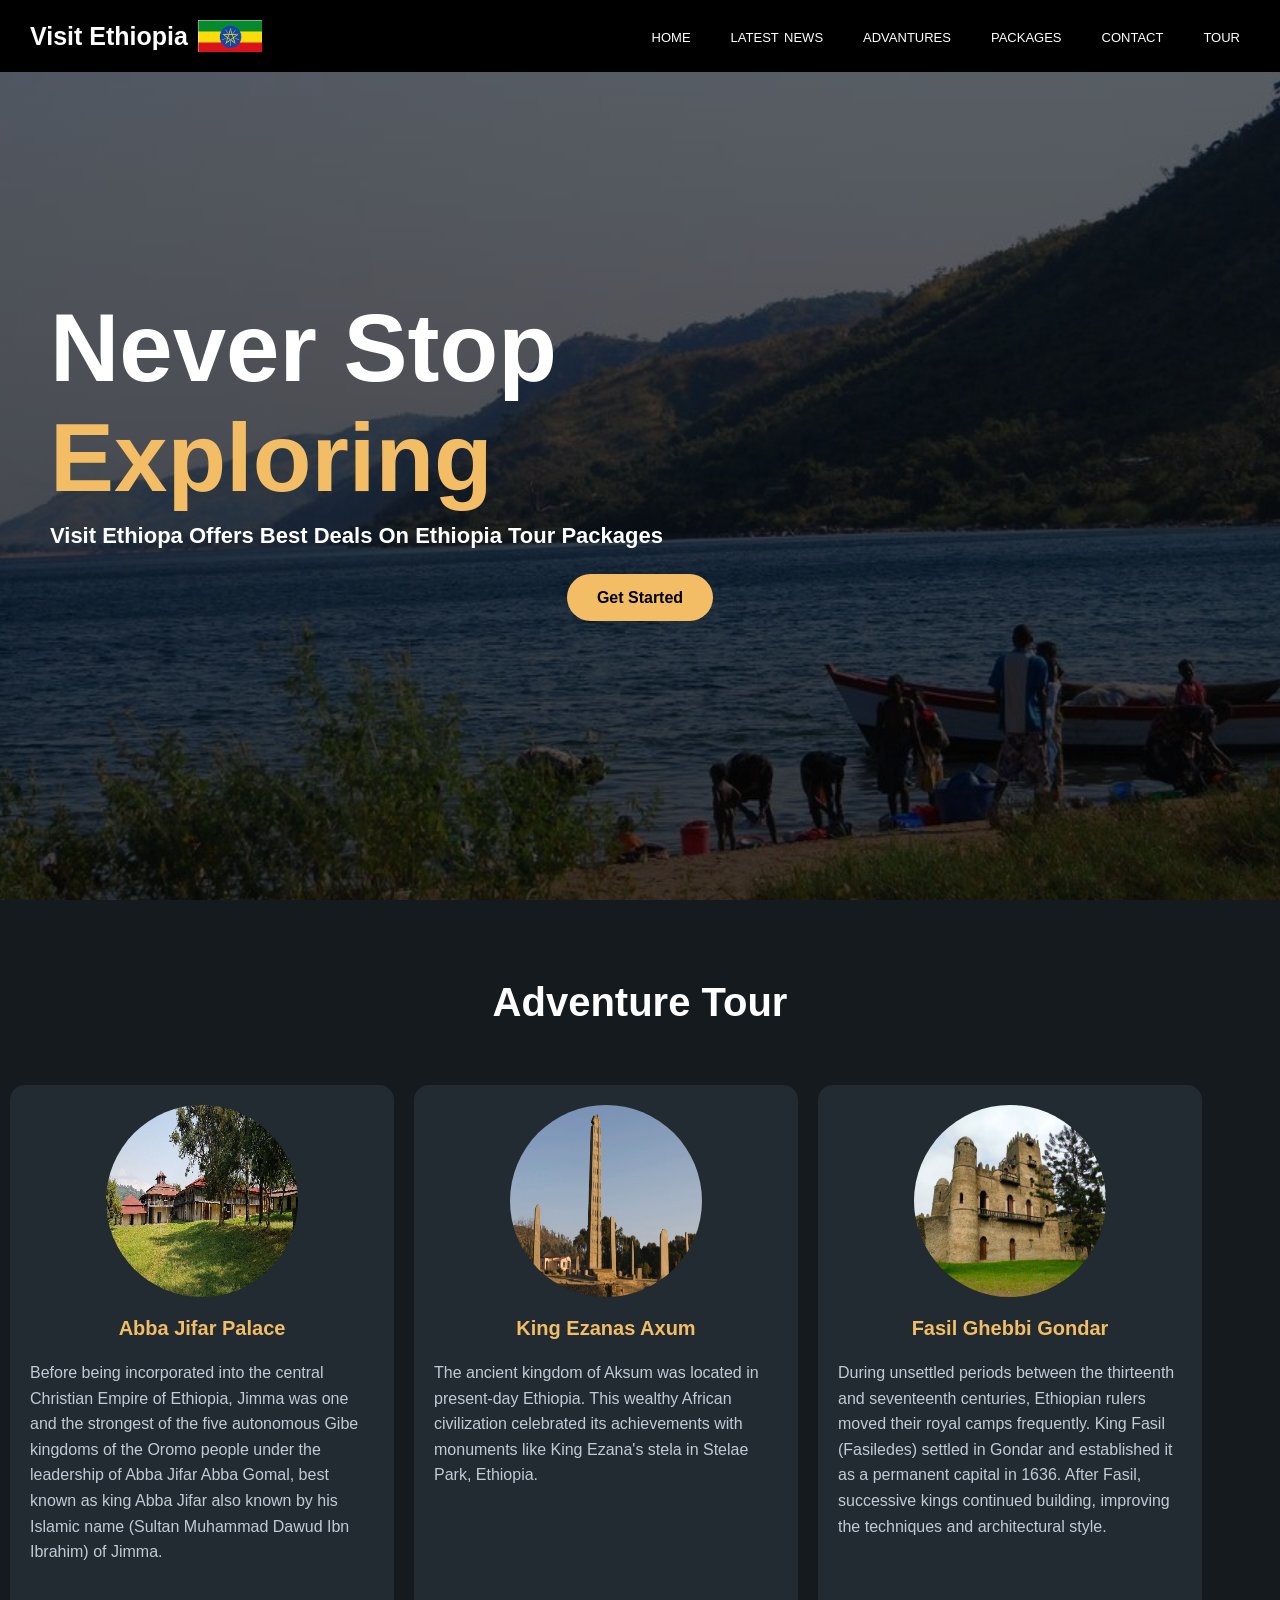
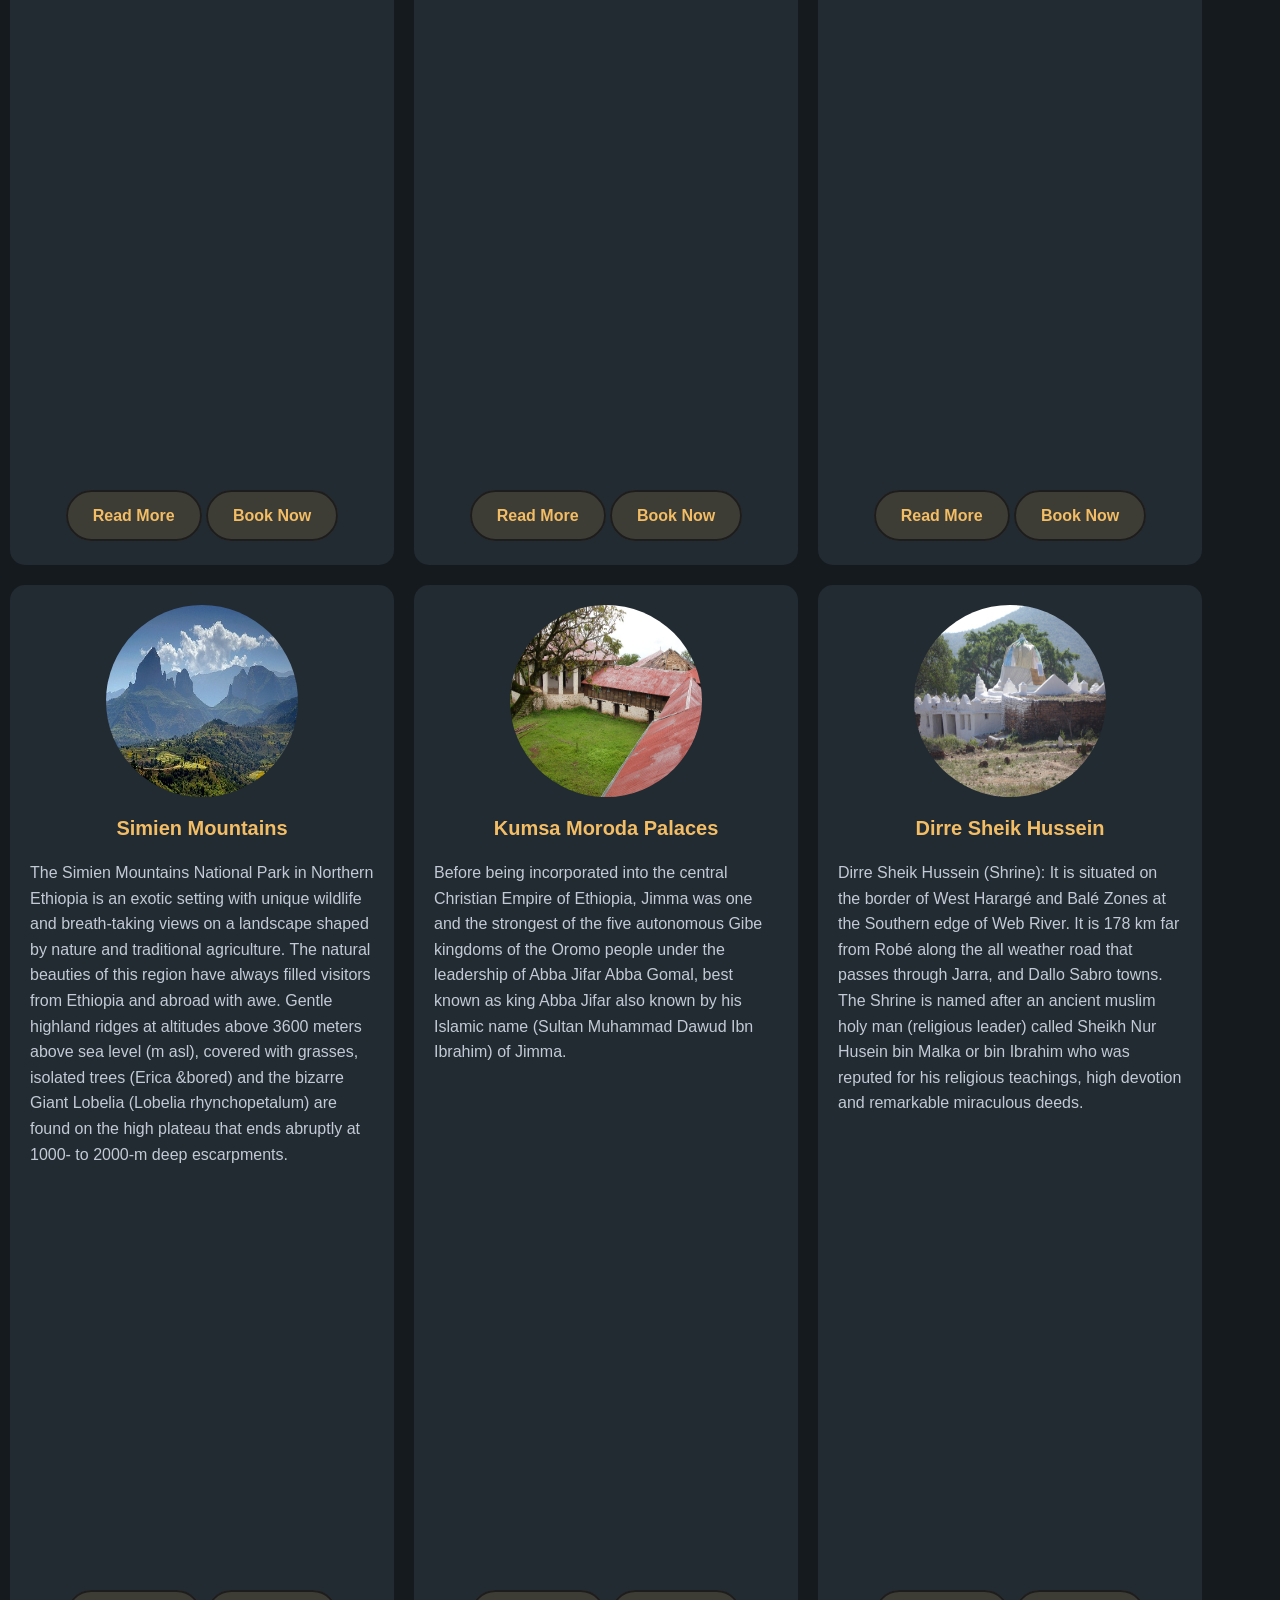
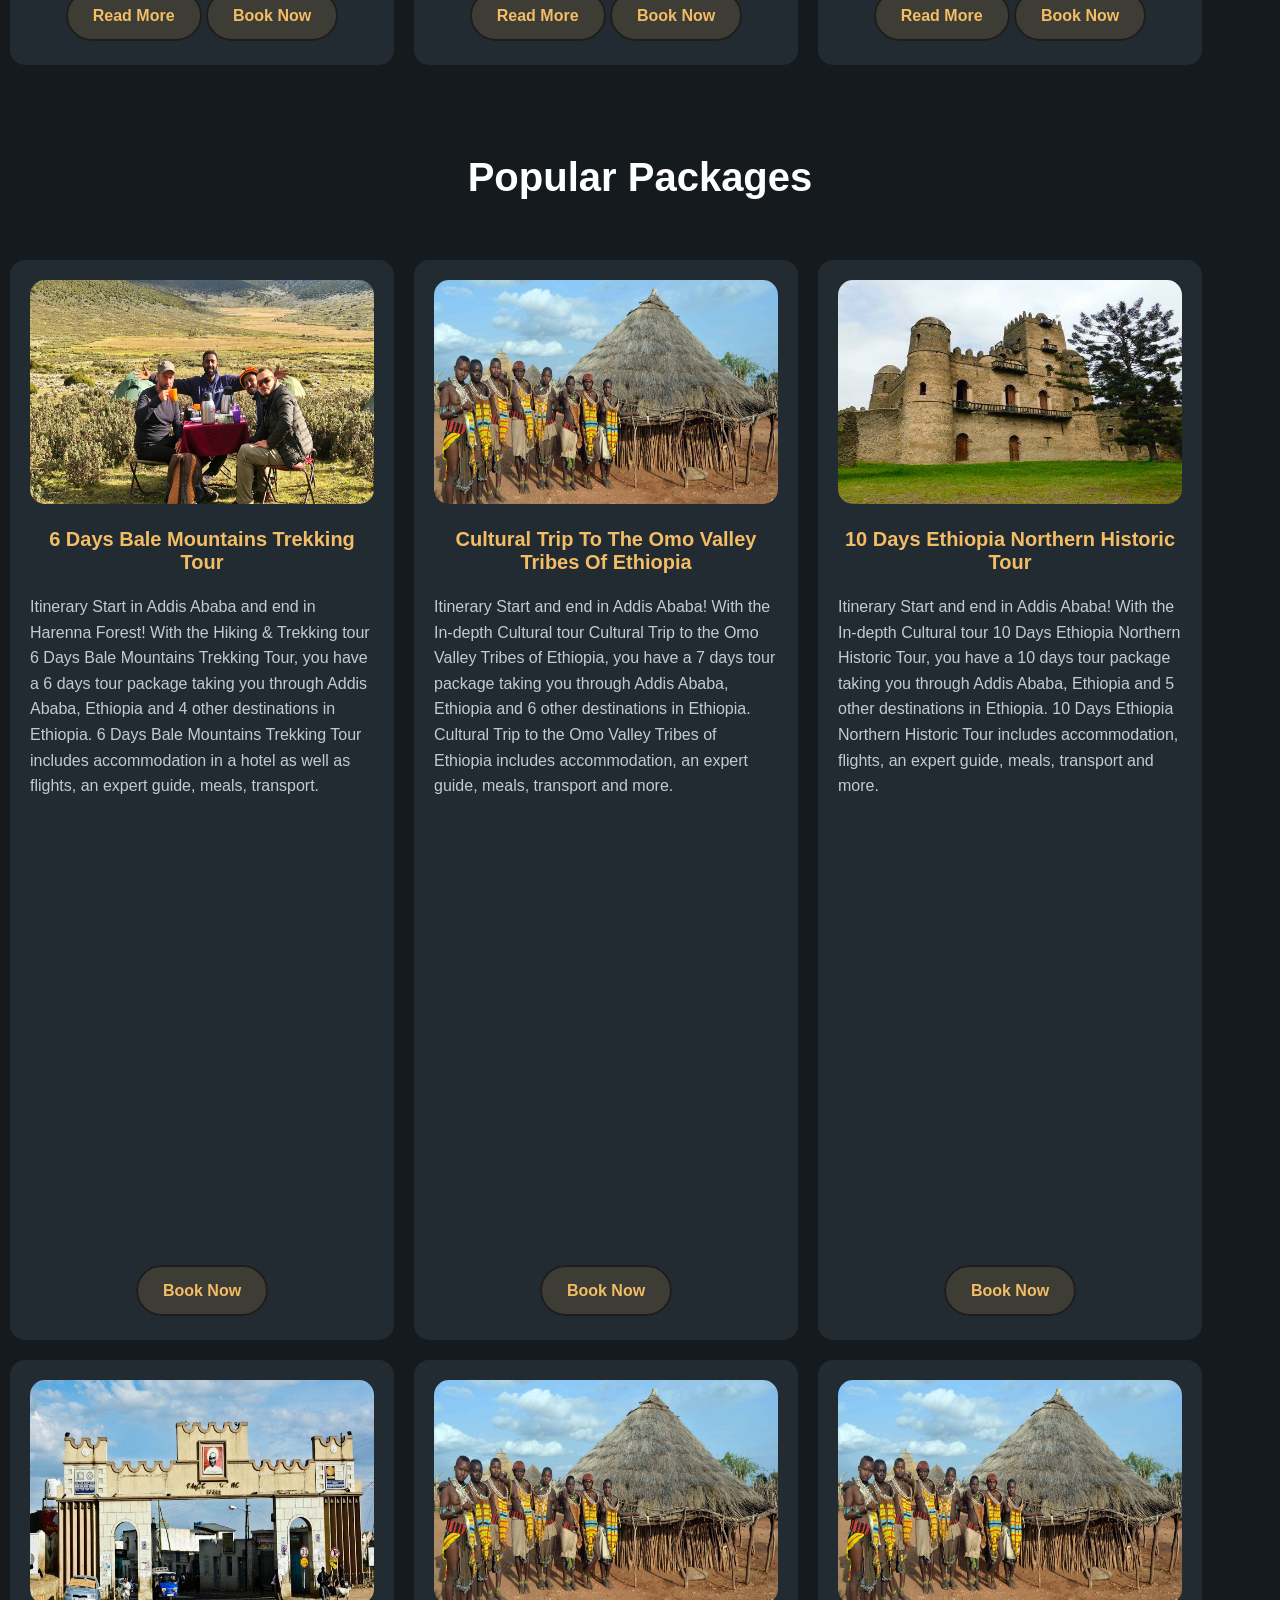
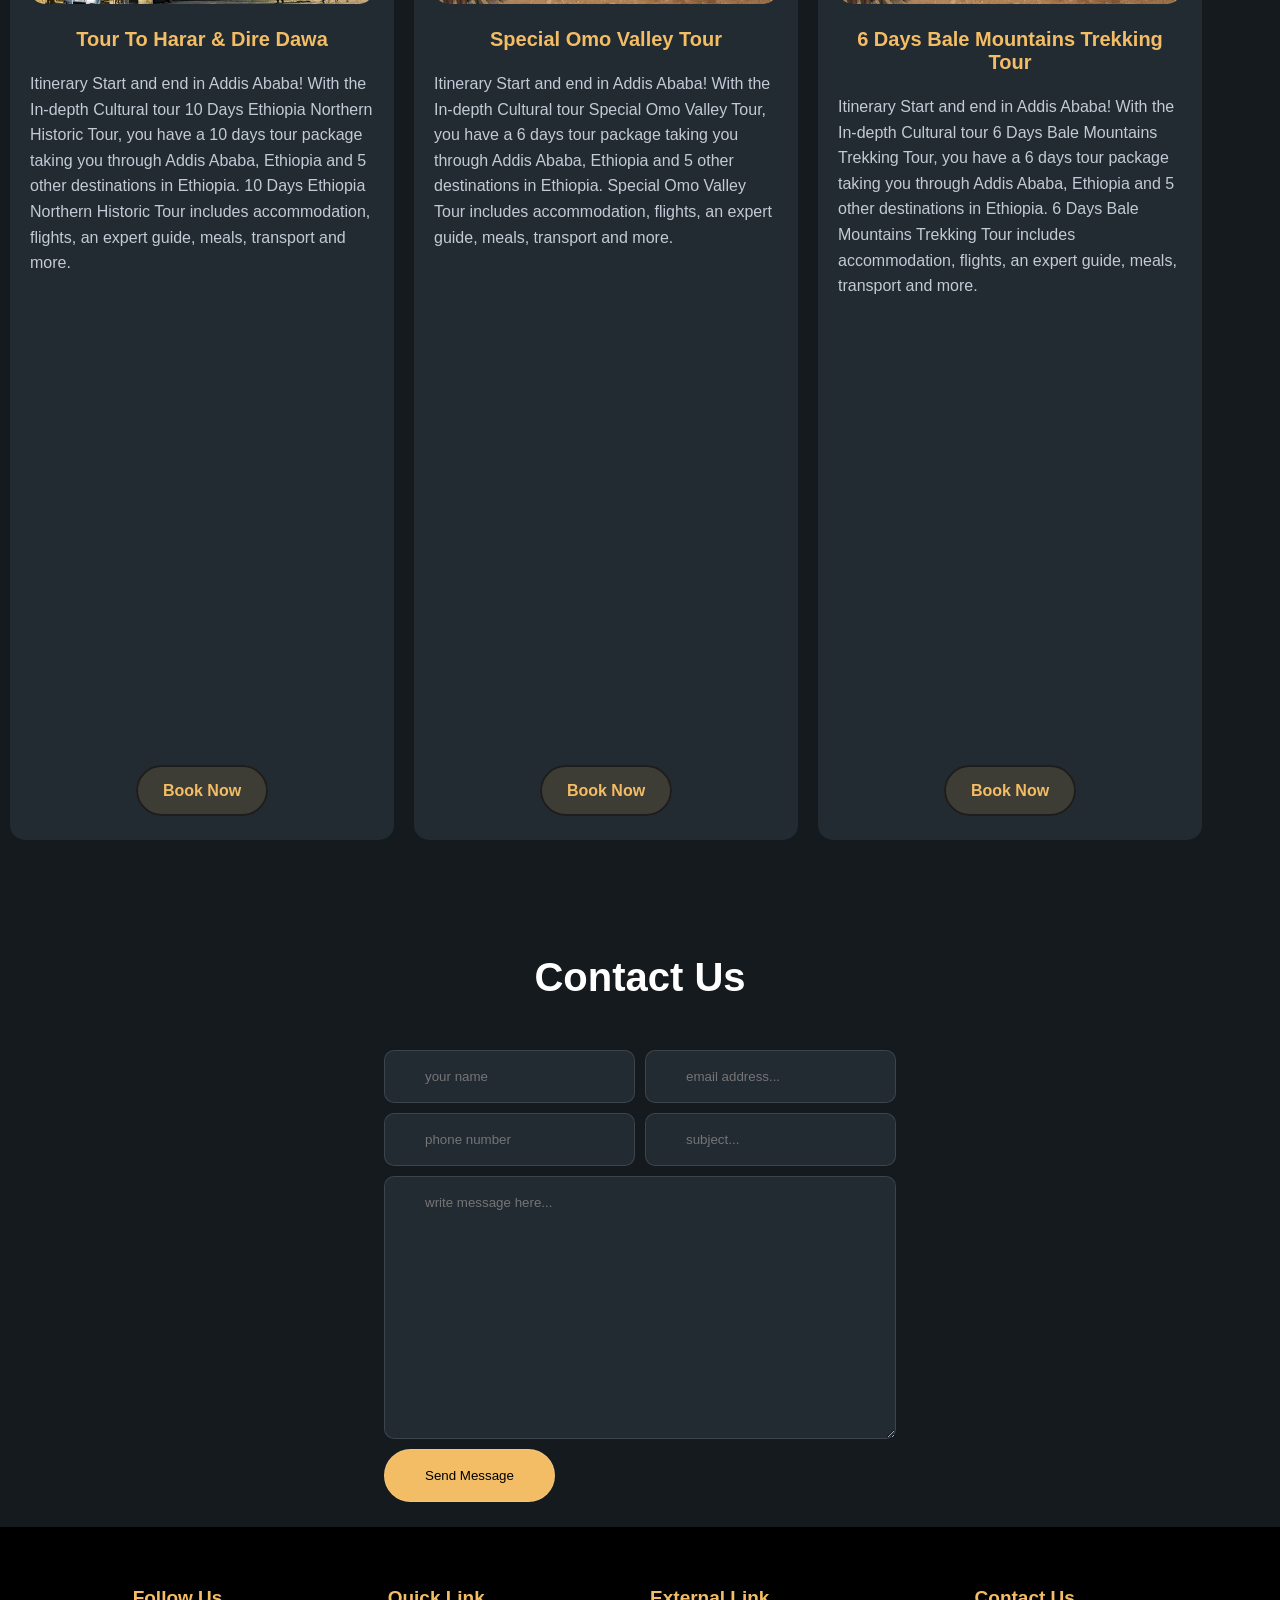
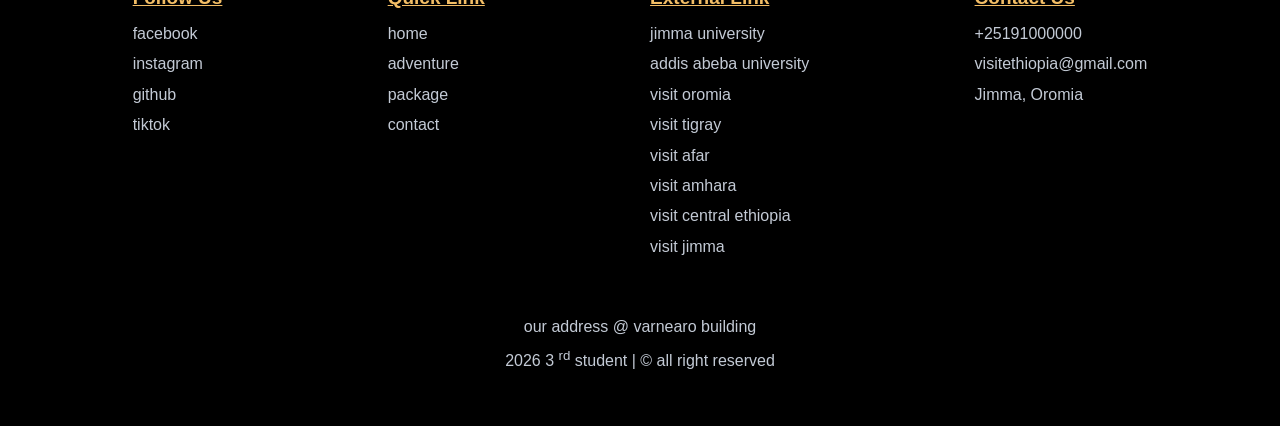
==== index.html @ 85ed5743 "Fix deployment folder structure" ====
<!DOCTYPE html>
<html lang="en">

<head>
    <meta charset="UTF-8">
    <meta name="viewport" content="width=device-width, initial-scale=1.0">
    <title>visit ethiopia</title>
    <link rel="stylesheet" href="/asset/css/visitethiopia.css">
</head>

<body>
    <header>
        <div class="logo">
            <a href="">visit ethiopia</a>
            <img src="/asset/image/Screenshot 2026-10-24 030029.png" alt="">
        </div>
        <div class="menu-bar">
            <span></span>
            <span></span>
            <span></span>
        </div>
        <div class="navigation">
            <ul>
                <li><a href="">home</a></li>
                <li><a href="">latest news</a></li>
                <li><a href="">advantures</a></li>
                <li><a href="">packages</a></li>
                <li><a href="">contact</a></li>
                <li><a href="">tour</a></li>
            </ul>
        </div>
    </header>
    <div class="main">
        <div class="descripton">
            <h1>never stop <br><span>exploring</span></h1>
            <p>visit ethiopa offers best deals on ethiopia tour packages</p>
        </div>
        <div class="button">
            <a href="">Get Started</a>
        </div>
    </div>
    <div class="advetures-section">
        <div class="adveture-link">
            <a href="">adventure tour</a>
        </div>
        <div class="box-container">
            <div class="box">
                <div class="image-container">
                    <img src="/asset/image/aba-jifar-palace.jpg" alt="aba jifar">
                </div>
                <div class="title-container">
                    <p>Abba Jifar Palace</p>
                </div>
                <div class="description-container">
                    <p>Before being incorporated into the central Christian Empire of Ethiopia,
                        Jimma was one and the strongest of the five autonomous Gibe kingdoms of the
                        Oromo people under the leadership of Abba Jifar Abba Gomal, best known as
                        king Abba Jifar also known by his Islamic name (Sultan Muhammad Dawud Ibn Ibrahim) of Jimma.</p>
                </div>
                <div class="button-container">
                    <a href="">read more</a>

                    <a href="">book now</a>
                </div>
            </div>
            <div class="box">
                <div class="image-container">
                    <img src="/asset/image/king-ezanas-stela.jpg" alt="aba jifar">
                </div>
                <div class="title-container">
                    <p>King Ezanas Axum</p>
                </div>
                <div class="description-container">
                    <p> The ancient kingdom of Aksum was located in present-day Ethiopia.
                        This wealthy African civilization celebrated its achievements with
                        monuments like King Ezana's stela in Stelae Park, Ethiopia.</p>
                </div>
                <div class="button-container">
                    <a href="">read more</a>

                    <a href="">book now</a>
                </div>
            </div>
            <div class="box">
                <div class="image-container">
                    <img src="/asset/image/fasil-ghebbi-royal-enclosure-gondar-3.jpg" alt="aba jifar">
                </div>
                <div class="title-container">
                    <p>Fasil Ghebbi Gondar</p>
                </div>
                <div class="description-container">
                    <p> During unsettled periods between the thirteenth and seventeenth centuries,
                        Ethiopian rulers moved their royal camps frequently. King Fasil (Fasiledes)
                        settled in Gondar and established it as a permanent capital in 1636. After Fasil,
                        successive kings continued building, improving the techniques and architectural style.</p>
                </div>
                <div class="button-container">
                    <a href="">read more</a>

                    <a href="">book now</a>
                </div>
            </div>
        </div>
        <div class="box-container">
            <div class="box">
                <div class="image-container">
                    <img src="/asset/image/simien-landscape-small.jpg" alt="aba jifar">
                </div>
                <div class="title-container">
                    <p>Simien Mountains</p>
                </div>
                <div class="description-container">
                    <p>The Simien Mountains National Park in Northern Ethiopia is an exotic setting with unique wildlife
                        and breath-taking views on a landscape shaped by nature and traditional agriculture. The natural
                        beauties of this region have always filled visitors from Ethiopia and abroad with awe. Gentle
                        highland
                        ridges at altitudes above 3600 meters above sea level (m asl), covered with grasses, isolated
                        trees (Erica &bored)
                        and the bizarre Giant Lobelia (Lobelia rhynchopetalum) are found on the high plateau that ends
                        abruptly at 1000- to 2000-m deep escarpments.</p>
                </div>
                <div class="button-container">
                    <a href="">read more</a>

                    <a href="">book now</a>
                </div>
            </div>
            <div class="box">
                <div class="image-container">
                    <img src="/asset/image/kumsa moroda.jpg" alt="aba jifar">
                </div>
                <div class="title-container">
                    <p>Kumsa Moroda Palaces</p>
                </div>
                <div class="description-container">
                    <p> Before being incorporated into the central Christian Empire of Ethiopia,
                        Jimma was one and the strongest of the five autonomous Gibe kingdoms of the
                        Oromo people under the leadership of Abba Jifar Abba Gomal, best known as
                        king Abba Jifar also known by his Islamic name (Sultan Muhammad Dawud Ibn Ibrahim) of Jimma.</p>
                </div>
                <div class="button-container">
                    <a href="">read more</a>

                    <a href="">book now</a>
                </div>
            </div>
            <div class="box">
                <div class="image-container">
                    <img src="/asset/image/Dirre sheik husen.jpg" alt="aba jifar">
                </div>
                <div class="title-container">
                    <p>Dirre Sheik Hussein</p>
                </div>
                <div class="description-container">
                    <p> Dirre Sheik Hussein (Shrine): It is situated on the border of West Harargé and Balé Zones
                        at the Southern edge of Web River. It is 178 km far from Robé along the all weather road
                        that passes through Jarra, and Dallo Sabro towns. The Shrine is named after an ancient muslim
                        holy man (religious leader) called Sheikh Nur Husein bin Malka or bin Ibrahim who was reputed
                        for his religious teachings, high devotion and remarkable miraculous deeds.</p>
                </div>
                <div class="button-container">
                    <a href="">read more</a>

                    <a href="">book now</a>
                </div>
            </div>
        </div>
    </div>
    <div class="advetures-section">
        <div class="adveture-link">
            <a href="">popular packages</a>
        </div>
        <div class="box-container">
            <div class="box">
                <div class="package-image-container">
                    <img src="/asset/image/6 days.jpg" alt="aba jifar">
                </div>
                <div class="title-container">
                    <p>6 Days Bale Mountains Trekking Tour</p>
                </div>
                <div class="description-container">
                    <p>Itinerary Start in Addis Ababa and end in Harenna Forest! With the Hiking & Trekking tour
                        6 Days Bale Mountains Trekking Tour, you have a 6 days tour package taking you through
                        Addis Ababa, Ethiopia and 4 other destinations in Ethiopia. 6 Days Bale Mountains Trekking
                        Tour includes accommodation in a hotel as well as flights, an expert guide, meals, transport.
                    </p>
                </div>
                <div class="button-container">
                    <a href="">book now</a>
                </div>
            </div>
            <div class="box">
                <div class="package-image-container">
                    <img src="/asset/image/omo valley.jpg" alt="aba jifar">
                </div>
                <div class="title-container">
                    <p>Cultural Trip to the Omo Valley Tribes of Ethiopia</p>
                </div>
                <div class="description-container">
                    <p> Itinerary Start and end in Addis Ababa! With the In-depth Cultural tour Cultural Trip to the Omo
                        Valley Tribes of Ethiopia, you have a 7 days tour package taking you through Addis Ababa,
                        Ethiopia and 6 other destinations in Ethiopia. Cultural Trip to the Omo Valley Tribes of
                        Ethiopia includes accommodation, an expert guide, meals, transport and more.</p>
                </div>
                <div class="button-container">
                    <a href="">book now</a>
                </div>
            </div>
            <div class="box">
                <div class="package-image-container">
                    <img src="/asset/image/fasil-ghebbi-royal-enclosure-gondar-3.jpg" alt="aba jifar">
                </div>
                <div class="title-container">
                    <p>10 Days Ethiopia Northern Historic Tour</p>
                </div>
                <div class="description-container">
                    <p> Itinerary Start and end in Addis Ababa! With the In-depth Cultural tour 10 Days Ethiopia
                        Northern Historic Tour, you have a 10 days tour package taking you through Addis Ababa, Ethiopia
                        and 5 other destinations in Ethiopia. 10 Days Ethiopia Northern Historic Tour includes
                        accommodation, flights, an expert guide, meals, transport and more.</p>
                </div>
                <div class="button-container">
                    <a href="">book now</a>
                </div>
            </div>
        </div>
        <div class="box-container">
            <div class="box">
                <div class="package-image-container">
                    <img src="/asset/image/tour harari and diree.jpg" alt="aba jifar">
                </div>
                <div class="title-container">
                    <p>Tour to Harar & Dire Dawa</p>
                </div>
                <div class="description-container">
                    <p>Itinerary Start and end in Addis Ababa! With the In-depth Cultural tour 10 Days Ethiopia Northern
                        Historic Tour, you have a 10 days tour package taking you through Addis Ababa, Ethiopia and 5
                        other destinations in Ethiopia. 10 Days Ethiopia Northern Historic Tour includes accommodation,
                        flights, an expert guide, meals, transport and more.</p>
                </div>
                <div class="button-container">
                    <a href="">book now</a>
                </div>
            </div>
            <div class="box">
                <div class="package-image-container">
                    <img src="/asset/image/omo valley.jpg" alt="aba jifar">
                </div>
                <div class="title-container">
                    <p>Special Omo Valley Tour</p>
                </div>
                <div class="description-container">
                    <p>Itinerary Start and end in Addis Ababa! With the In-depth Cultural tour Special Omo Valley Tour,
                        you have a 6 days tour package taking you through Addis Ababa, Ethiopia and 5 other destinations
                        in Ethiopia. Special Omo Valley Tour includes accommodation, flights, an expert guide, meals,
                        transport and more.</p>
                </div>
                <div class="button-container">
                    <a href="">book now</a>
                </div>
            </div>
            <div class="box">
                <div class="package-image-container">
                    <img src="/asset/image/omo valley.jpg" alt="aba jifar">
                </div>
                <div class="title-container">
                    <p>6 Days Bale Mountains Trekking Tour</p>
                </div>
                <div class="description-container">
                    <p>Itinerary Start and end in Addis Ababa! With the In-depth Cultural tour 6 Days Bale Mountains
                        Trekking Tour, you have a 6 days tour package taking you through Addis Ababa, Ethiopia and 5
                        other destinations in Ethiopia. 6 Days Bale Mountains Trekking Tour includes accommodation,
                        flights, an expert guide, meals, transport and more.</p>
                </div>
                <div class="button-container">
                    <a href="">book now</a>
                </div>
            </div>
        </div>
    </div>
    <div class="form-section">
        <div class="contact-container">
            <a href="">contact us</a>
        </div>

        <div class="form-container">
            <form action="#">
                <div>
                    <input class="name" type="text" placeholder="your name">
                    <input class="email" type="email" placeholder="email address...">
                </div>
                <div>
                    <input class="phone" type="tel" placeholder="phone number">
                    <input class="subject" type="text" placeholder="subject...">
                </div>
                <div>
                    <textarea class="message" name="message" id="" cols="" rows="15"
                        placeholder="write message here..."></textarea>
                </div>
                <div>
                    <input class="submit" type="submit" value="send message">
                </div>
            </form>
        </div>
    </div>
    <div class="footer">
        <div class="footer-link-container">
            <div class="link-container">
                <h1>follow us</h1>
                <ul>
                    <li><a href="">facebook</a></li>
                    <li><a href="">instagram</a></li>
                    <li><a href="">github</a></li>
                    <li><a href="">tiktok</a></li>
                </ul>
            </div>
            <div class="link-container">
                <h1>quick link</h1>
                <ul>
                    <li><a href="">home</a></li>
                    <li><a href="">adventure</a></li>
                    <li><a href="">package</a></li>
                    <li><a href="">contact</a></li>
                </ul>
            </div>
            <div class="link-container">
                <h1>external link</h1>
                <ul>
                    <li><a href="">jimma university</a></li>
                    <li><a href="">addis abeba university</a></li>
                    <li><a href="">visit oromia</a></li>
                    <li><a href="">visit tigray</a></li>
                    <li><a href="">visit afar</a></li>
                    <li><a href="">visit amhara</a></li>
                    <li><a href="">visit central ethiopia</a></li>
                    <li><a href="">visit jimma</a></li>
                </ul>
            </div>
            <div class="link-container">
                <h1>contact us</h1>
                <ul>
                    <li><a href="">+25191000000</a></li>
                    <li><a href="">visitethiopia@gmail.com</a></li>
                    <li><a href="">Jimma, Oromia</a></li>
                </ul>
            </div>
        </div>
        <div>
            <p>our address @ varnearo building</p>
            <p>2026 3 <sup>rd</sup> student | © all right reserved </p>
        </div>
    </div>
</body>

</html>
---- asset/css/visitethiopia.css ----
* {
    margin: 0;
    padding: 0;
    box-sizing: border-box;
    font-family: Inter, sans-serif;
    scroll-behavior: smooth;
}

html,
body {
    width: 100%;
    overflow-x: hidden;
}

img {
    max-width: 100%;
}

header {
    display: grid;
    grid-template-columns: 480px auto;
    align-items: center;
    background-color: black;
    color: white;
    padding: 20px;
    width: 100%;
    position: fixed;
    z-index: 100;
}

.logo {
    display: flex;
    align-items: center;
    gap: 10px;
    margin-left: 10px;
}

.logo a {
    text-decoration: none;
    color: white;
    text-transform: capitalize;
    font-size: 25px;
    font-weight: 700;
}

.logo a:hover {
    text-shadow: 15px 10px 20px white;
}

.logo img {
    width: 4rem;
    height: 2rem;
}

.navigation ul {
    display: flex;
    justify-content: end;
    align-items: center;
}

.navigation ul li {
    list-style-type: none;
}

.navigation ul li a {
    text-decoration: none;
    color: white;
    font-variant: small-caps;
    padding: 10px 20px;
    font-size: 19px;
    transition: 0.5s ease;
}

.navigation ul li a:hover {
    color: rgb(242, 189, 101);
    background-color: rgb(242, 189, 101, 0.14);
    border-radius: 10px;
}

header .menu-bar {
    display: none;
}

header .menu-bar span {
    display: block;
    background-color: white;
    width: 30px;
    margin-top: 5px;
    padding: 2px;

}

.main {
    min-height: 100vh;
    background-image: linear-gradient(rgba(0, 0, 0, 0.58), rgba(0, 0, 0, 0.69)), url("/asset/image/background.jpg");
    background-repeat: no-repeat;
    background-size: cover;
    background-position: center;
    display: flex;
    flex-direction: column;
    justify-content: center;
}

.main .descripton {
    padding-left: 50px;
    color: white;
}

.main .descripton h1 {
    font-size: 6rem;
    text-transform: capitalize;
}

.main .descripton h1 span {
    color: rgb(242, 189, 101);
}

.main .descripton p {
    margin-top: 10px;
    font-size: 22px;
    text-transform: capitalize;
    font-weight: 600;
}

.main .button {
    margin-top: 40px;
    text-align: center;
}

.main .button a {
    text-decoration: none;
    background-color: rgb(242, 189, 101);
    padding: 15px 30px;
    border-radius: 30px;
    color: black;
    font-weight: bold;
    animation: 0.3 ease hover;
}

.main .button a:hover {
    background-color: rgb(244, 196, 120);
}

.advetures-section {
    background-color: #151a1f;
    color: white;
}

.advetures-section .adveture-link {
    text-align: center;
    padding: 80px 0 50px 0;
}

.advetures-section .adveture-link a {
    color: white;
    text-decoration: none;
    font-size: 40px;
    font-weight: 700;
    text-transform: capitalize;
}

.advetures-section .adveture-link a:hover {
    text-shadow: 15px 10px 20px white;
}

.box-container {
    display: flex;
    padding: 10px;
    gap: 20px;
}

.box-container .box {
    display: flex;
    flex-direction: column;
    background-color: #222a32;
    padding: 20px;
    border-radius: 15px;
    height: 120vh;
    width: 30vw;
    transition: 0.4s ease;
}

.box-container .box:hover {
    transform: scale(1.03);
}

.advetures-section .box-container .box .image-container {
    display: flex;
    justify-content: center;
}

.advetures-section .box-container .box .image-container img {
    width: 12rem;
    height: 12rem;
    border-radius: 50%;

}

.advetures-section .box-container .box .title-container {
    text-align: center;
    padding: 20px 0;
}

.advetures-section .box-container .box .title-container p {
    font-size: 20px;
    font-weight: 600;
    color: rgb(242, 189, 101);
    text-transform: capitalize;
}

.advetures-section .box-container .box .description-container p {
    line-height: 1.6;
    color: #c3cad5;
}

.advetures-section .box-container .box .button-container {
    text-align: center;
    margin: auto 0 20px;
}

.advetures-section .box-container .box .button-container a {
    text-decoration: none;
    background-color: rgba(226, 168, 75, 0.14);
    color: rgb(242, 189, 101);
    padding: 15px 25px;
    border-radius: 30px;
    border: 2px solid rgb(30, 29, 29);
    font-weight: bold;
    text-transform: capitalize;
}

.advetures-section .box-container .box .button-container a:hover {
    background-color: rgb(242, 189, 101);
    color: black;
}

.package-image-container img {
    width: 100%;
    height: 14rem;
    border-radius: 15px;
}

.form-section {
    background-color: #151a1f;
    padding: 25px;
}

.contact-container {
    text-align: center;
    padding: 80px 0 50px 0;
}

.form-section .form-container {
    display: flex;
    justify-content: center;
}

.contact-container a {
    color: white;
    text-decoration: none;
    font-size: 40px;
    font-weight: 700;
    text-transform: capitalize;
}

.form-container form {
    display: flex;
    flex-direction: column;
    gap: 10px;
}

.form-container form div {
    display: flex;
    gap: 10px;
}

.form-section .form-container input,
textarea {
    color: #c3cad5;
    background-color: #222a32;
    padding: 18px 40px;
    border-radius: 10px;
    border: 1px solid rgba(255, 255, 255, 0.12);
}

.form-section .form-container textarea {
    width: 100%;
}

.form-section .form-container .submit {
    background-color: rgb(242, 189, 101);
    color: black;
    border-radius: 30px;
    text-transform: capitalize;
}

.footer {
    display: flex;
    flex-direction: column;
    gap: 50px;
    background-color: black;
    padding: 50px;
}

.footer-link-container {
    display: flex;
    justify-content: space-around;
}

.footer-link-container h1 {
    color: rgb(242, 189, 101);
    text-transform: capitalize;
    text-decoration: underline;
    font-size: 19px;
    padding: 10px 0;
}

.footer-link-container ul li {
    list-style-type: none;
    line-height: 1.9;
}

.footer-link-container ul li a {
    text-decoration: none;
    color: #c3cad5;
}

.footer-link-container ul li a:hover {
    text-shadow: 5px 5px 10px white;
}

.footer p {
    line-height: 1.9;
    text-align: center;
    color: #c3cad5;
}

@media screen and (max-width: 1024px) {

    header {
        display: flex;
        justify-content: space-between;
        padding: 30px 10px;
    }

    .logo {
        justify-content: center;
        margin-left: 0;
    }

    header .menu-bar {
        display: block;
        left: 2px;
        margin-right: 50px;
    }

    .navigation {
        display: none;
    }

    .navigation ul {
        justify-content: center;
        flex-wrap: wrap;
        gap: 5px;
    }

    .navigation ul li a {
        font-size: 16px;
        padding: 8px 12px;
    }

    .main {
        padding-top: 150px;
        padding-bottom: 50px;
    }

    .main .descripton {
        padding: 0 30px;
    }

    .main .descripton h1 {
        font-size: 3.5rem;
    }

    .main .descripton p {
        font-size: 18px;
    }

    .box-container {
        flex-wrap: wrap;
        justify-content: center;
        padding: 10px 25px;
    }

    .box-container .box {
        width: 48%;
        height: auto;
        min-height: 600px;
    }

    .box-container .box .button-container {
        margin-top: 30px;

    }

    .box-container .box .button-container a {
        margin-top: 10px;
        display: inline-block;
        flex-wrap: wrap;
    }

    .form-container form {
        width: 80%;
        max-width: 650px;
    }

    .form-container form div {
        width: 90%;
    }

    .form-section .form-container input:not(.submit) {
        min-width: 0;
        width: 50%;
    }

    .form-section .form-container textarea {
        width: 100%;
    }

    .footer-link-container {
        flex-wrap: wrap;
        justify-content: space-between;
        gap: 30px;
    }

    .footer-link-container .link-container {
        width: 45%;
    }
}

@media screen and (max-width: 600px) {

    header {
        display: flex;
        justify-content: space-between;
        padding: 10px 50px 10px 10px;
        gap: 15px;
    }

    .logo a {
        font-size: 22px;
    }

    .logo img {
        width: 3.5rem;
        height: 2rem;
    }

    header .menu-bar {
        display: block;
        left: 2px;
        margin-right: 15px;
    }

    .navigation {
        display: none;
    }

    .navigation ul li a {
        font-size: 14px;
        padding: 7px 9px;
    }

    .main {
        min-height: 80vh;
        padding: 50px 0;
        background-position: center;
    }

    .main .descripton {
        text-align: center;
    }

    .main .descripton h1 {
        font-size: 3rem;
    }

    .main .descripton p {
        font-size: 16px;
        line-height: 1.6;
    }

    .main .button {
        margin-top: 30px;
    }

    .main .button a {
        display: inline-block;
        padding: 12px 25px;
    }

    .advetures-section .adveture-link,
    .contact-container {
        padding: 50px 15px 30px;
    }

    .advetures-section .adveture-link a,
    .contact-container a {
        font-size: 30px;
    }

    .box-container {
        flex-direction: column;
        align-items: center;
        padding: 10px 15px 30px;
        gap: 25px;
        margin-right: 30px;
    }

    .box-container .box {
        width: 100%;
        max-width: 450px;
        height: auto;
        min-height: 0;
        padding: 20px;
    }

    .advetures-section .box-container .box .image-container img {
        width: 11rem;
        height: 11rem;
        object-fit: cover;
    }

    .package-image-container img {
        width: 100%;
        height: 200px;
        object-fit: cover;
    }

    .advetures-section .box-container .box .title-container p {
        font-size: 19px;
    }

    .advetures-section .box-container .box .description-container p {
        font-size: 15px;
        line-height: 1.7;
    }

    .advetures-section .box-container .box .button-container {
        display: flex;
        flex-wrap: wrap;
        justify-content: center;
        gap: 12px;
        margin: 30px 0 10px;
    }

    .advetures-section .box-container .box .button-container a {
        padding: 12px 18px;
        font-size: 14px;
    }

    .advetures-section .box-container .box .button-container a:hover {
        background-color: rgb(242, 189, 101);
        border: 2px solid black;
        color: black;
    }

    .form-section {
        padding: 15px;
    }

    .form-section .form-container {
        width: 100%;
    }

    .form-container form {
        width: 100%;
        gap: 15px;
    }

    .form-container form div {
        flex-direction: column;
        gap: 12px;
    }

    .form-section .form-container input:not(.submit),
    .form-section .form-container textarea {
        width: 100%;
        min-width: 0;
        padding: 15px;
        font-size: 15px;
    }

    .form-section .form-container .submit {
        padding: 15px;
        width: 40%;
        cursor: pointer;
    }

    .footer {
        padding: 35px 20px;
        gap: 30px;
    }

    .footer-link-container {
        display: flex;
        flex-direction: column;
        justify-content: center;
        align-items: center;
        text-align: center;
        gap: 25px;
    }
}
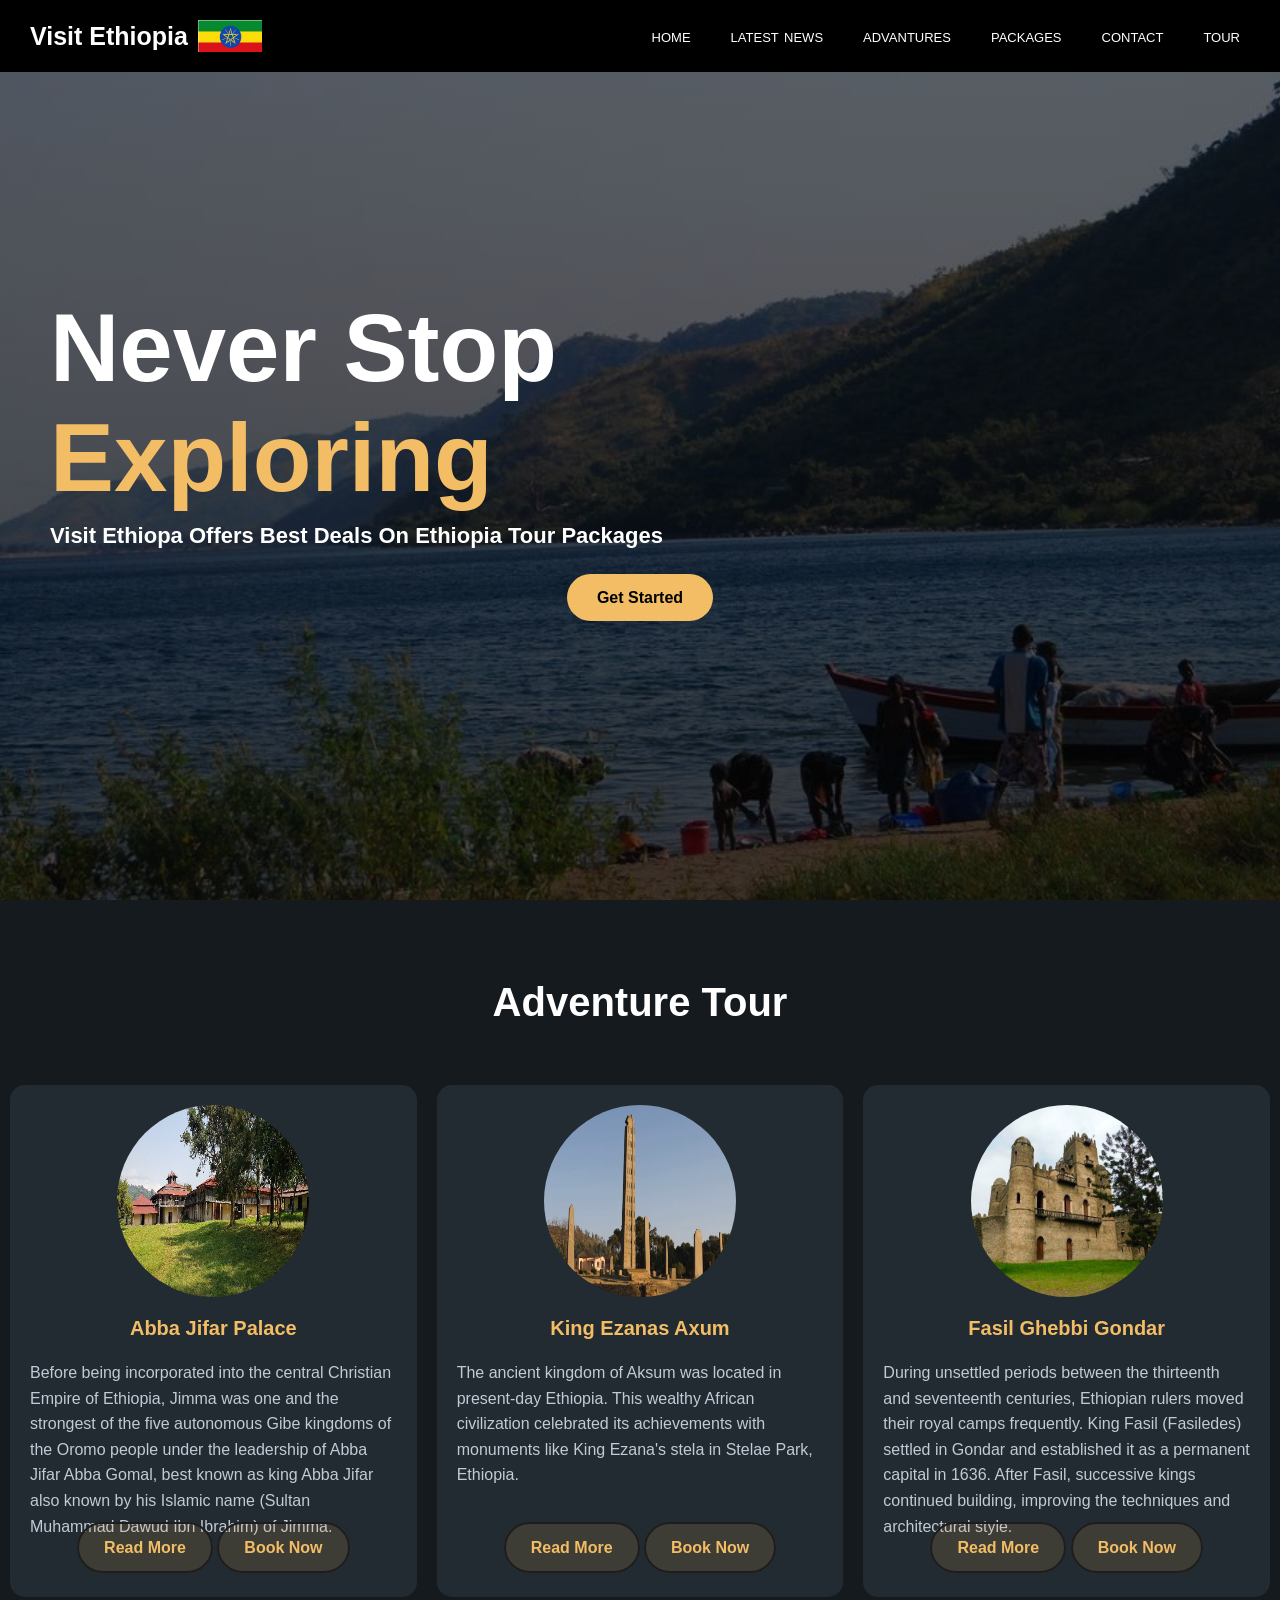
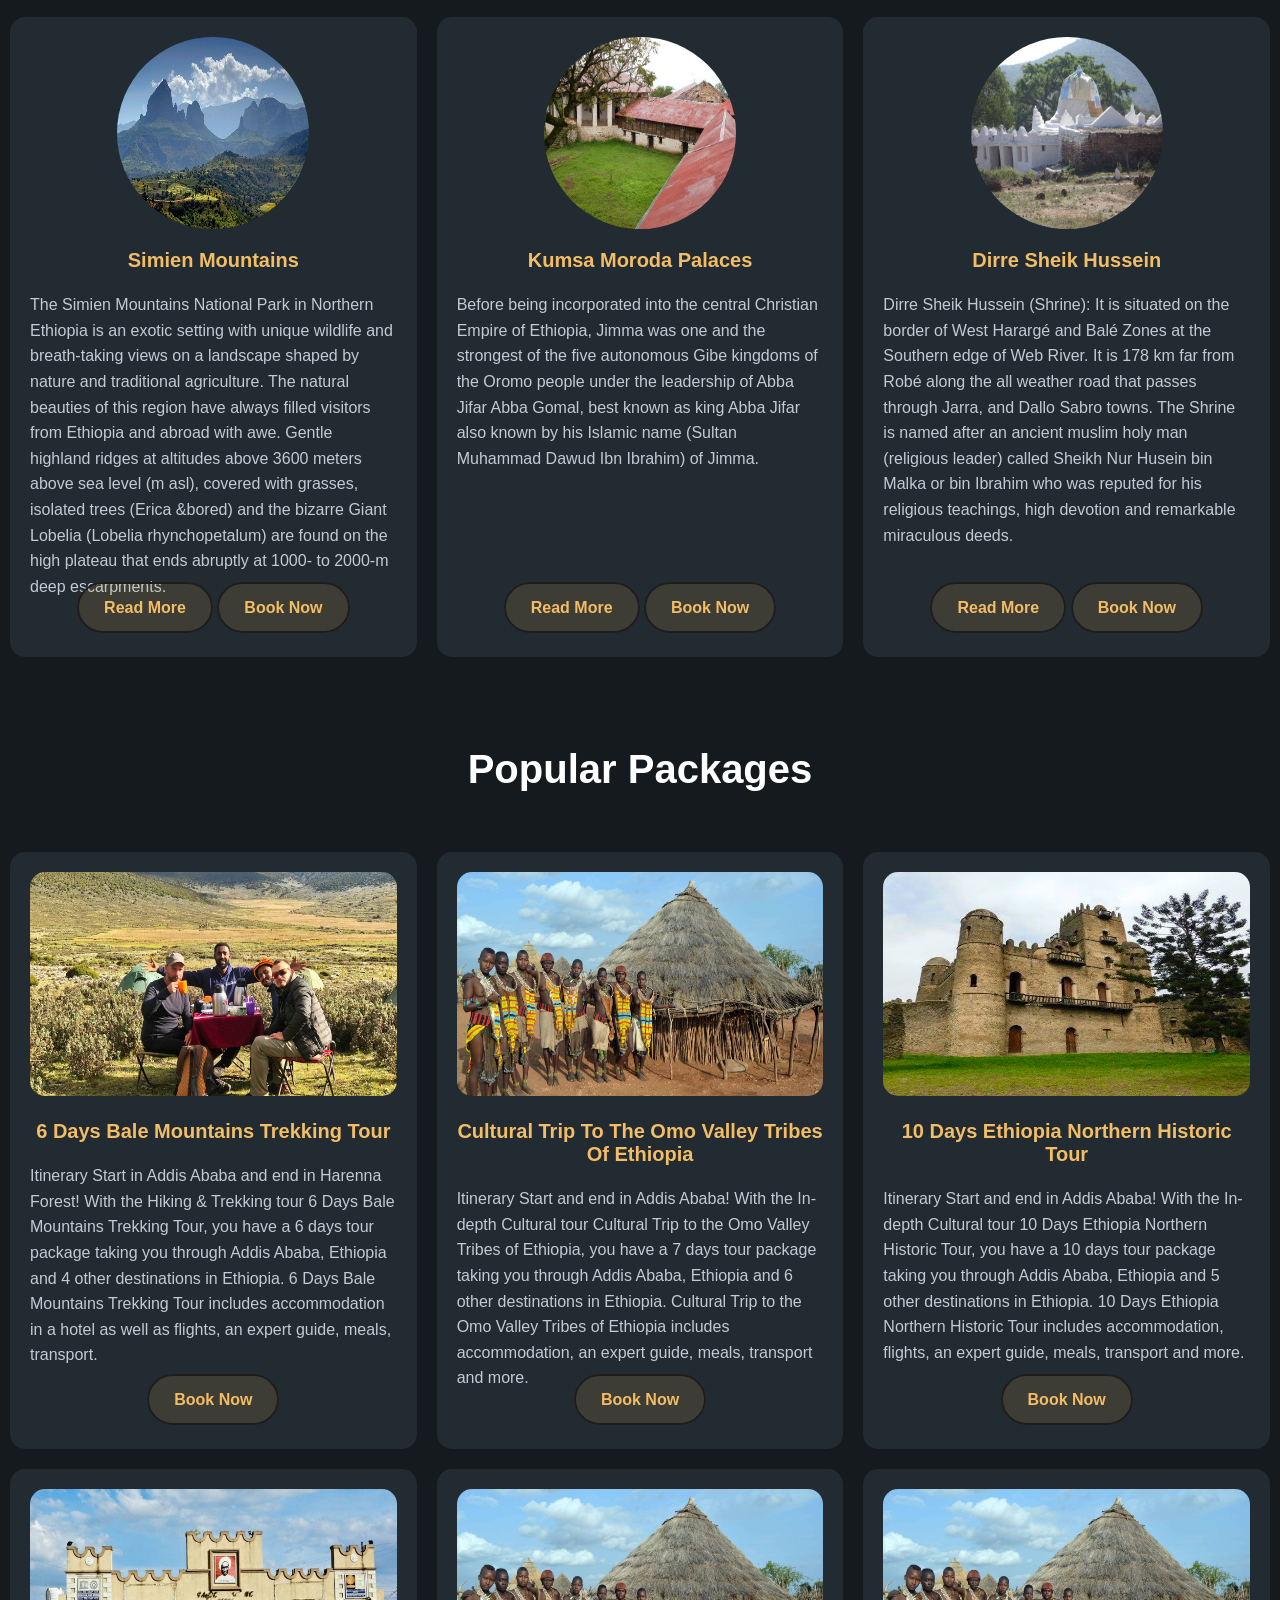
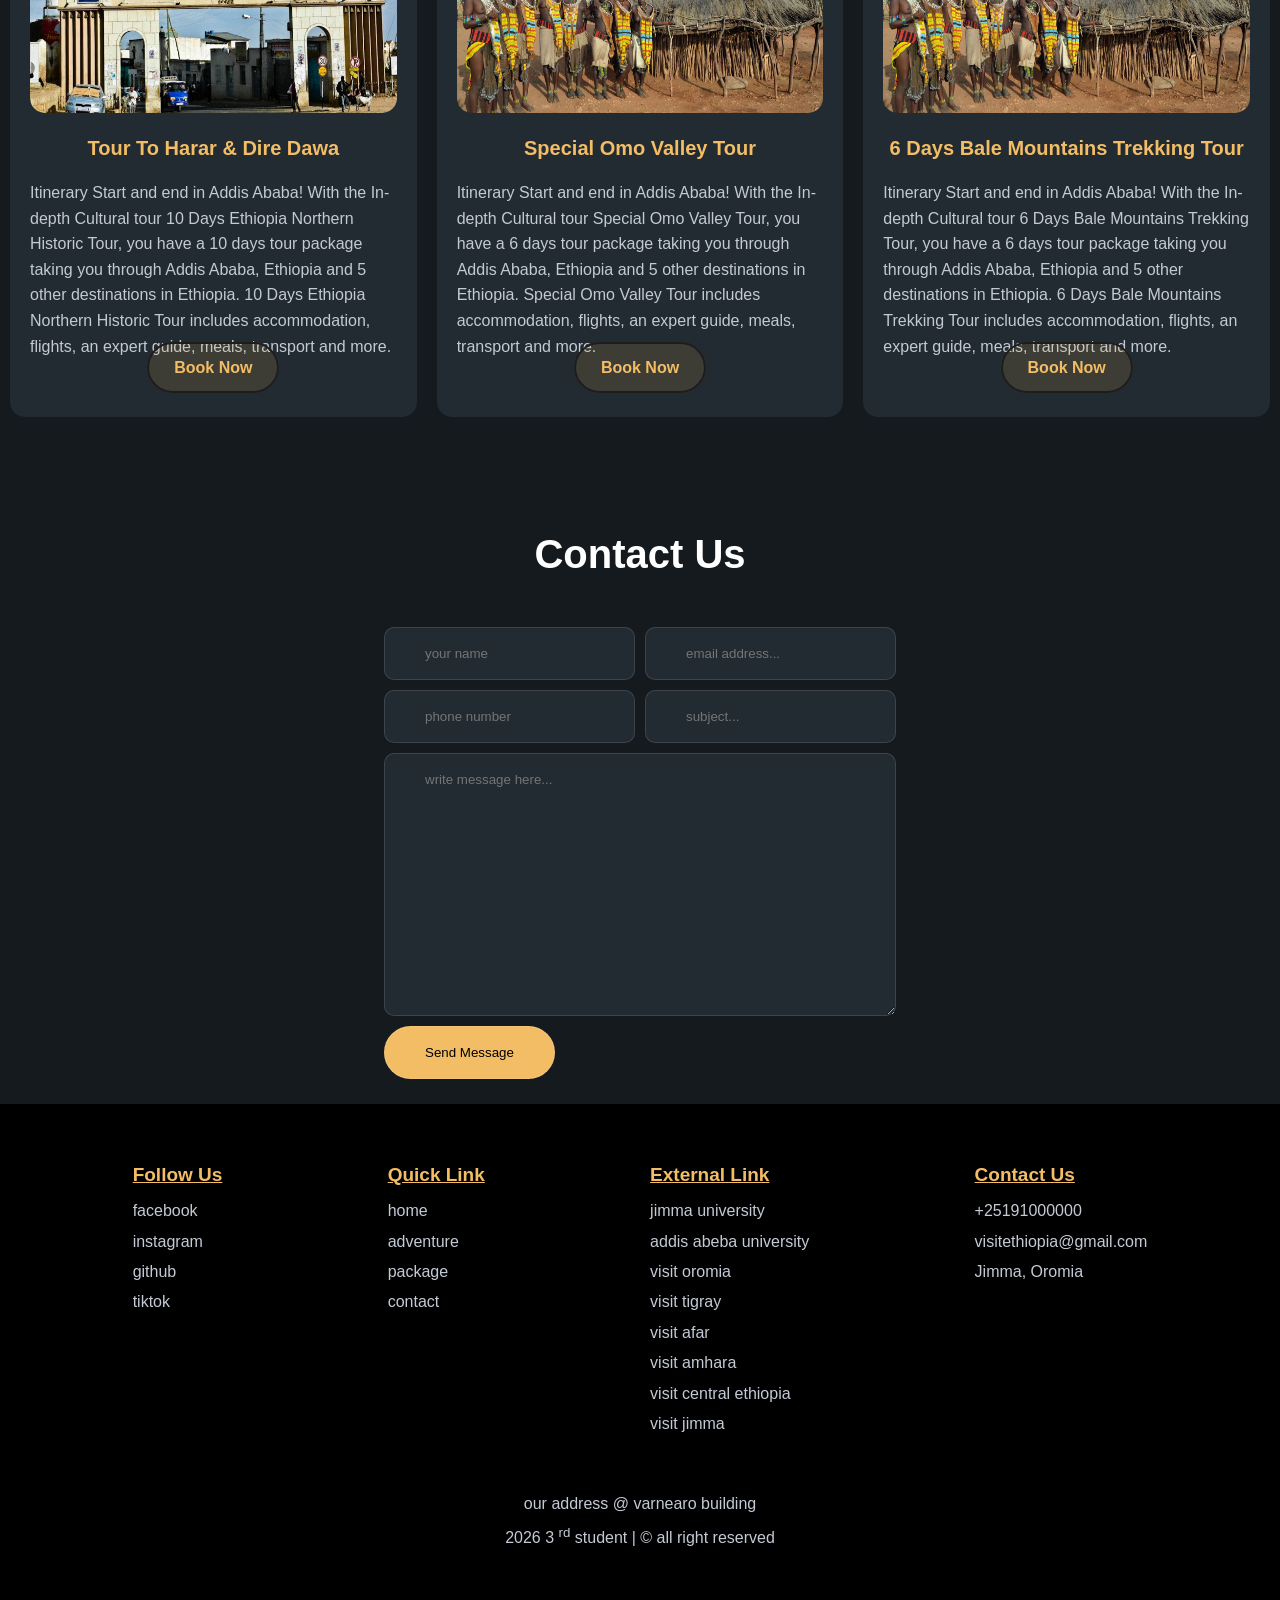
==== commit 0d886e00: "removing unnnecessary divs" ====
--- a/index.html
+++ b/index.html
@@ -100,8 +100,6 @@
                     <a href="">book now</a>
                 </div>
             </div>
-        </div>
-        <div class="box-container">
             <div class="box">
                 <div class="image-container">
                     <img src="/asset/image/simien-landscape-small.jpg" alt="aba jifar">
@@ -223,8 +221,6 @@
                     <a href="">book now</a>
                 </div>
             </div>
-        </div>
-        <div class="box-container">
             <div class="box">
                 <div class="package-image-container">
                     <img src="/asset/image/tour harari and diree.jpg" alt="aba jifar">
--- a/asset/css/visitethiopia.css
+++ b/asset/css/visitethiopia.css
@@ -165,8 +165,12 @@
 
 .box-container {
     display: flex;
+    flex-wrap: wrap;
+    justify-content: center;
     padding: 10px;
     gap: 20px;
+    max-width: 1400px;
+    margin: 0 auto;
 }
 
 .box-container .box {
@@ -175,8 +179,9 @@
     background-color: #222a32;
     padding: 20px;
     border-radius: 15px;
-    height: 120vh;
-    width: 30vw;
+    flex: 1 1 30%;
+    min-width: 280px;
+    max-width: 420px;
     transition: 0.4s ease;
 }
 
